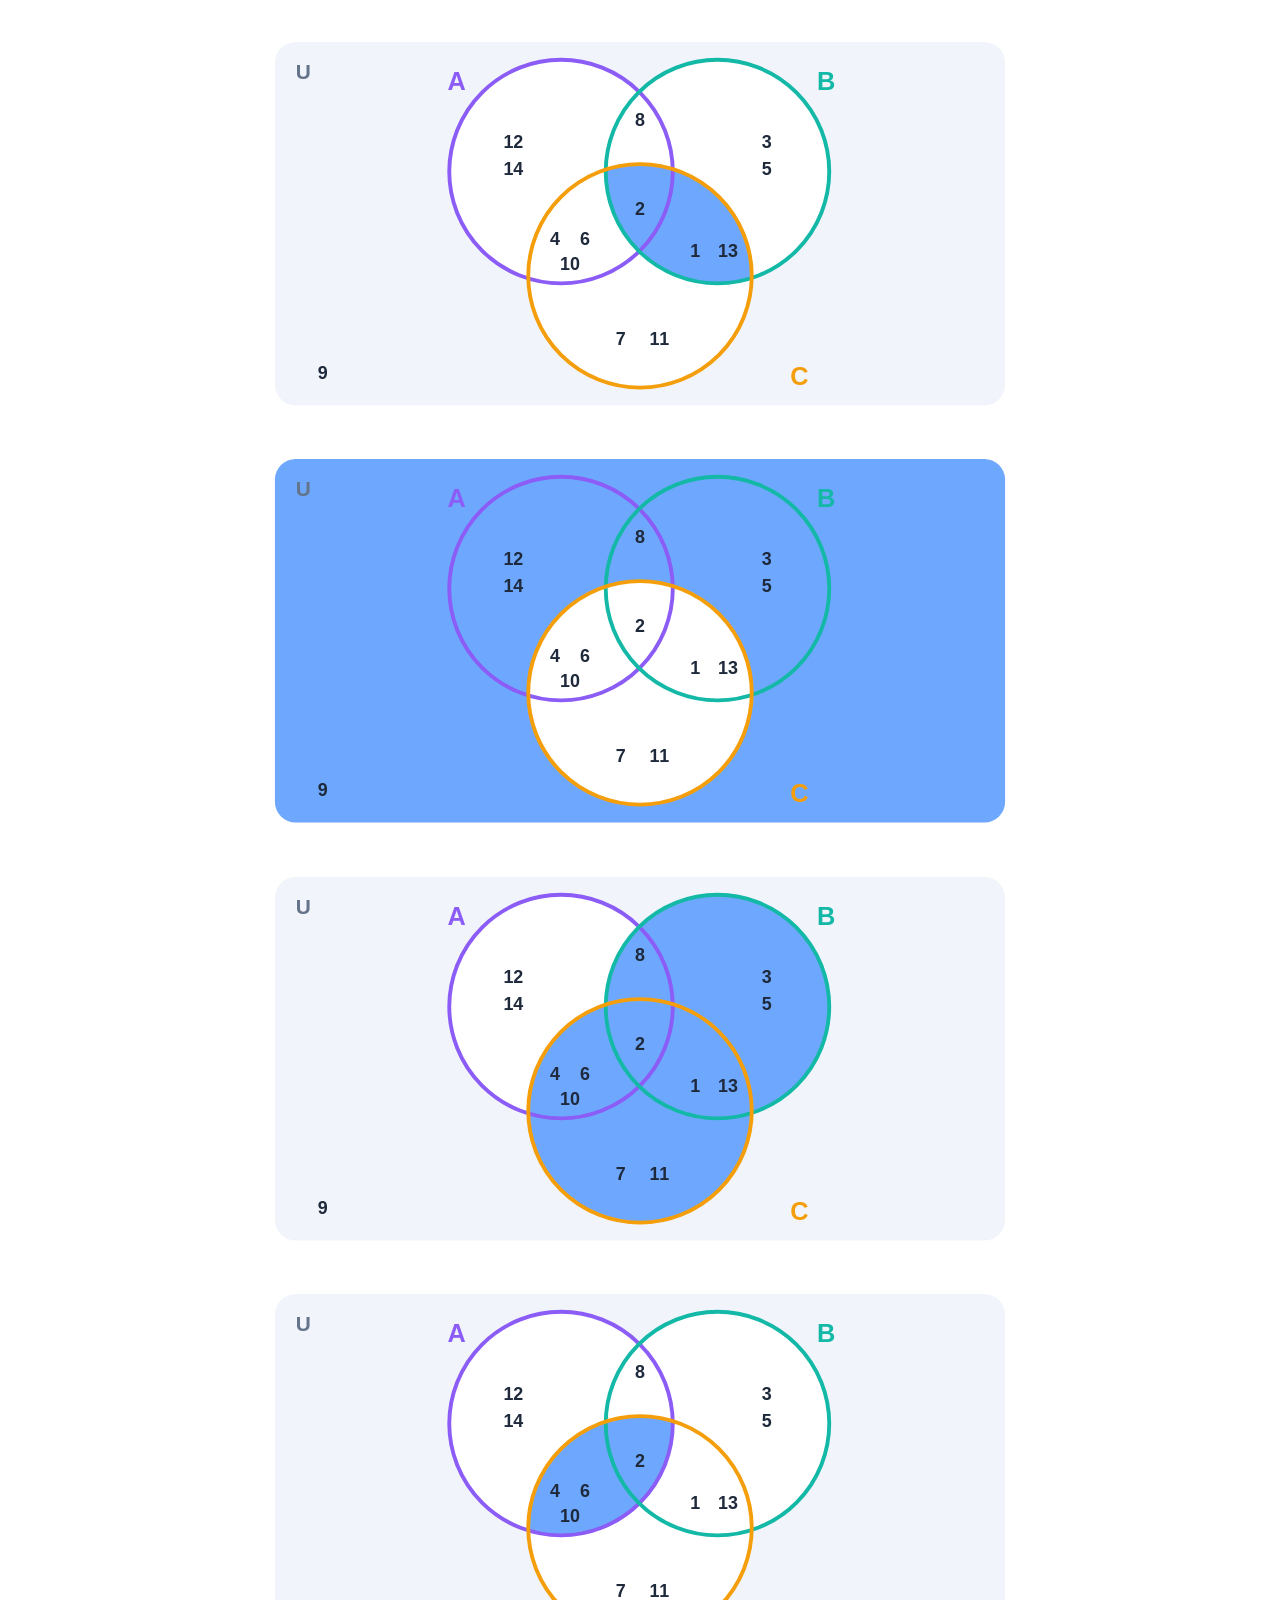
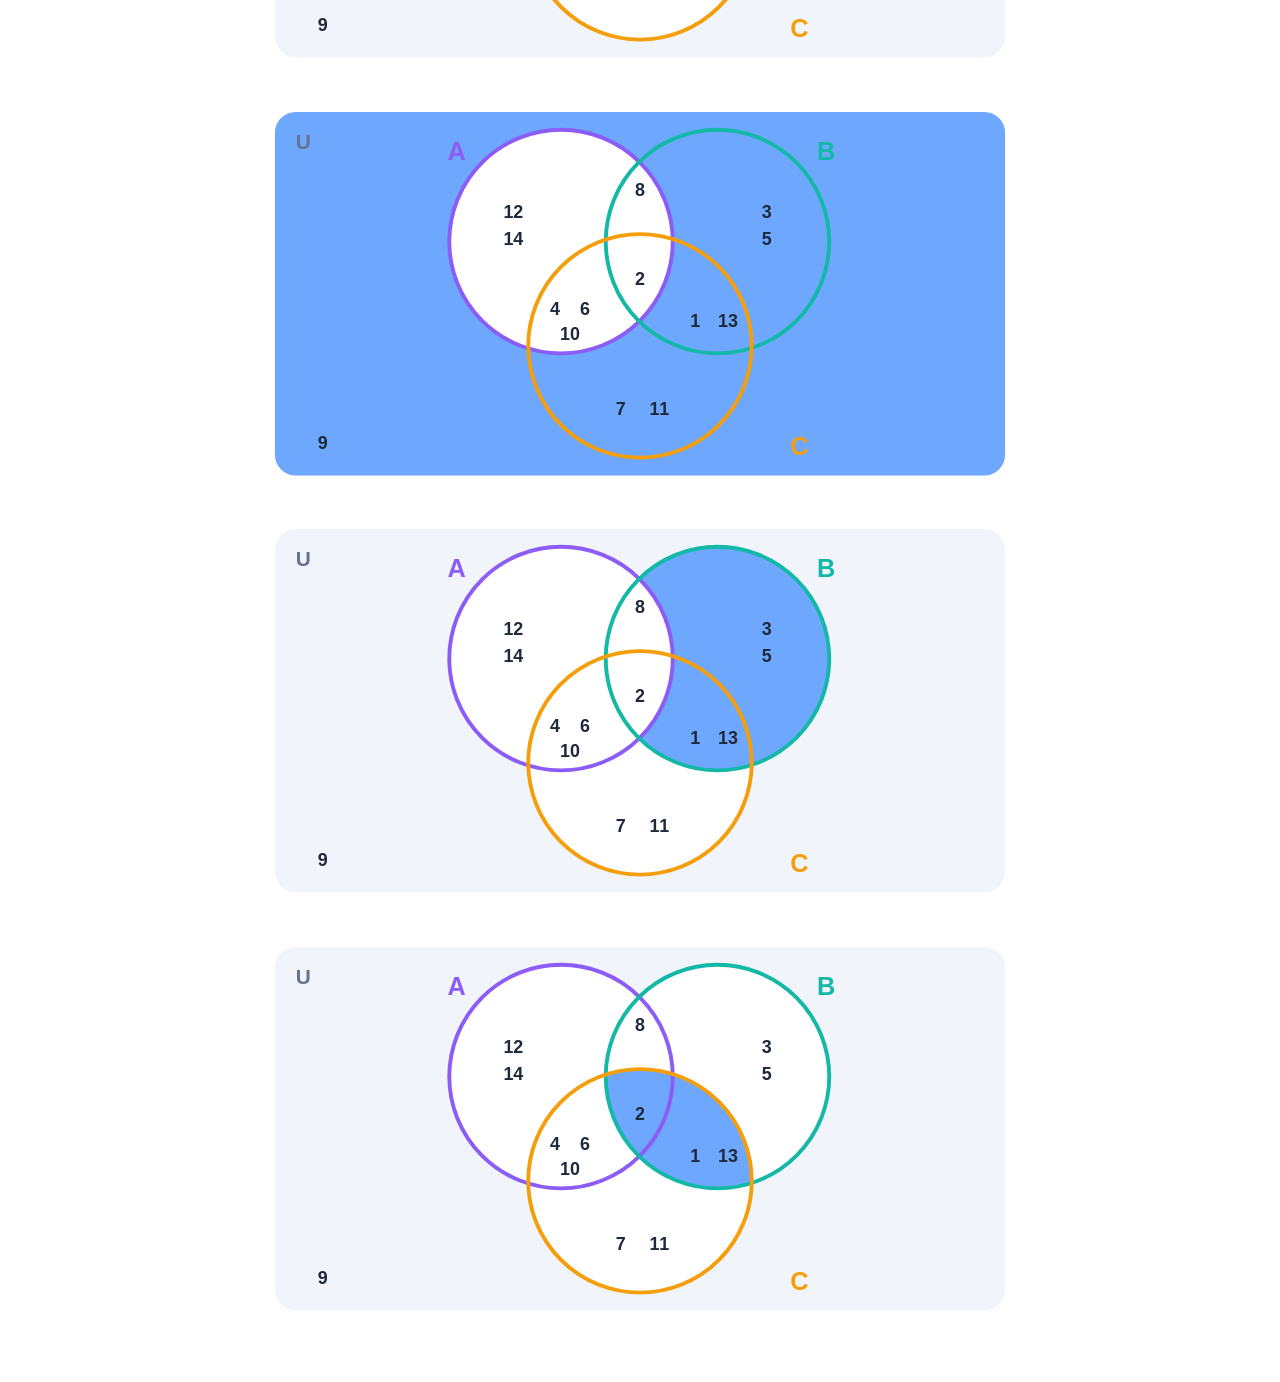
==== HTML, CSS, JavaScript/First Projects/Diagramas de Venn/index.html @ f7f72ff7 "Add files via upload" ====
<!DOCTYPE html>
<html lang="es">
<head>
  <meta charset="UTF-8">
  <meta name="viewport" content="width=device-width, initial-scale=1.0">
  <title>R3. Diagramas de Venn</title>
  <link rel="stylesheet" href="styles.css">
</head>
<body>
  <main class="contenedor-diagramas">
    <section class="inciso" id="inciso-a">
      <figure class="diagrama" id="diagrama-a">
        <svg class="diagrama-venn" viewBox="-70 0 510 260" role="img" aria-labelledby="titulo-a">
          <title id="titulo-a">Diagrama de Venn: B ∩ C</title>
          <defs>
            <clipPath id="recorte-circulo-c-a">
              <circle cx="185" cy="165" r="75" />
            </clipPath>
          </defs>
          <rect class="universo" x="-60" y="8" width="490" height="244" rx="14" />
          <circle class="conjunto conjunto-a-relleno" cx="132" cy="95" r="75" />
          <circle class="conjunto conjunto-b-relleno" cx="237" cy="95" r="75" />
          <circle class="conjunto conjunto-c-relleno" cx="185" cy="165" r="75" />
          <circle class="zona-resaltada" cx="237" cy="95" r="75" clip-path="url(#recorte-circulo-c-a)" />
          <circle class="borde borde-a" cx="132" cy="95" r="75" />
          <circle class="borde borde-b" cx="237" cy="95" r="75" />
          <circle class="borde borde-c" cx="185" cy="165" r="75" />
          <g class="elementos elementos-solo-a">
            <text x="100" y="75" dy=".35em">12</text>
            <text x="100" y="93" dy=".35em">14</text>
          </g>
          <g class="elementos elementos-solo-b">
            <text x="270" y="75" dy=".35em">3</text>
            <text x="270" y="93" dy=".35em">5</text>
          </g>
          <g class="elementos elementos-solo-c">
            <text x="172" y="207" dy=".35em">7</text>
            <text x="198" y="207" dy=".35em">11</text>
          </g>
          <g class="elementos elementos-a-y-b">
            <text x="185" y="60" dy=".35em">8</text>
          </g>
          <g class="elementos elementos-a-y-c">
            <text x="128" y="140" dy=".35em">4</text>
            <text x="148" y="140" dy=".35em">6</text>
            <text x="138" y="157" dy=".35em">10</text>
          </g>
          <g class="elementos elementos-b-y-c">
            <text x="222" y="148" dy=".35em">1</text>
            <text x="244" y="148" dy=".35em">13</text>
          </g>
          <g class="elementos elementos-a-b-c">
            <text x="185" y="120" dy=".35em">2</text>
          </g>
          <g class="elementos elementos-fuera">
            <text x="-28" y="230" dy=".35em">9</text>
          </g>
          <text class="nombre-conjunto nombre-a" x="62" y="34" dy=".35em">A</text>
          <text class="nombre-conjunto nombre-b" x="310" y="34" dy=".35em">B</text>
          <text class="nombre-conjunto nombre-c" x="292" y="232" dy=".35em">C</text>
          <text class="nombre-universo" x="-46" y="28" dy=".35em">U</text>
        </svg>
      </figure>
    </section>
    <section class="inciso" id="inciso-b">
      <figure class="diagrama" id="diagrama-b">
        <svg class="diagrama-venn" viewBox="-70 0 510 260" role="img" aria-labelledby="titulo-b">
          <title id="titulo-b">Diagrama de Venn: C′</title>
          <defs>
            <clipPath id="recorte-circulo-c-b">
              <circle cx="185" cy="165" r="75" />
            </clipPath>
          </defs>
          <rect class="universo" x="-60" y="8" width="490" height="244" rx="14" />
          <circle class="conjunto conjunto-a-relleno" cx="132" cy="95" r="75" />
          <circle class="conjunto conjunto-b-relleno" cx="237" cy="95" r="75" />
          <circle class="conjunto conjunto-c-relleno" cx="185" cy="165" r="75" />
          <rect class="zona-resaltada" x="-60" y="8" width="490" height="244" rx="14" />
          <circle class="conjunto-tapa" cx="185" cy="165" r="75" />
          <circle class="borde borde-a" cx="132" cy="95" r="75" />
          <circle class="borde borde-b" cx="237" cy="95" r="75" />
          <circle class="borde borde-c" cx="185" cy="165" r="75" />
          <g class="elementos elementos-solo-a">
            <text x="100" y="75" dy=".35em">12</text>
            <text x="100" y="93" dy=".35em">14</text>
          </g>
          <g class="elementos elementos-solo-b">
            <text x="270" y="75" dy=".35em">3</text>
            <text x="270" y="93" dy=".35em">5</text>
          </g>
          <g class="elementos elementos-solo-c">
            <text x="172" y="207" dy=".35em">7</text>
            <text x="198" y="207" dy=".35em">11</text>
          </g>
          <g class="elementos elementos-a-y-b">
            <text x="185" y="60" dy=".35em">8</text>
          </g>
          <g class="elementos elementos-a-y-c">
            <text x="128" y="140" dy=".35em">4</text>
            <text x="148" y="140" dy=".35em">6</text>
            <text x="138" y="157" dy=".35em">10</text>
          </g>
          <g class="elementos elementos-b-y-c">
            <text x="222" y="148" dy=".35em">1</text>
            <text x="244" y="148" dy=".35em">13</text>
          </g>
          <g class="elementos elementos-a-b-c">
            <text x="185" y="120" dy=".35em">2</text>
          </g>
          <g class="elementos elementos-fuera">
            <text x="-28" y="230" dy=".35em">9</text>
          </g>
          <text class="nombre-conjunto nombre-a" x="62" y="34" dy=".35em">A</text>
          <text class="nombre-conjunto nombre-b" x="310" y="34" dy=".35em">B</text>
          <text class="nombre-conjunto nombre-c" x="292" y="232" dy=".35em">C</text>
          <text class="nombre-universo" x="-46" y="28" dy=".35em">U</text>
        </svg>
      </figure>
    </section>
    <section class="inciso" id="inciso-c">
      <figure class="diagrama" id="diagrama-c">
        <svg class="diagrama-venn" viewBox="-70 0 510 260" role="img" aria-labelledby="titulo-c">
          <title id="titulo-c">Diagrama de Venn: B ∪ C</title>
          <defs>
            <clipPath id="recorte-circulo-c-c">
              <circle cx="185" cy="165" r="75" />
            </clipPath>
          </defs>
          <rect class="universo" x="-60" y="8" width="490" height="244" rx="14" />
          <circle class="conjunto conjunto-a-relleno" cx="132" cy="95" r="75" />
          <circle class="conjunto conjunto-b-relleno" cx="237" cy="95" r="75" />
          <circle class="conjunto conjunto-c-relleno" cx="185" cy="165" r="75" />
          <circle class="zona-resaltada" cx="237" cy="95" r="75" />
          <circle class="zona-resaltada" cx="185" cy="165" r="75" />
          <circle class="borde borde-a" cx="132" cy="95" r="75" />
          <circle class="borde borde-b" cx="237" cy="95" r="75" />
          <circle class="borde borde-c" cx="185" cy="165" r="75" />
          <g class="elementos elementos-solo-a">
            <text x="100" y="75" dy=".35em">12</text>
            <text x="100" y="93" dy=".35em">14</text>
          </g>
          <g class="elementos elementos-solo-b">
            <text x="270" y="75" dy=".35em">3</text>
            <text x="270" y="93" dy=".35em">5</text>
          </g>
          <g class="elementos elementos-solo-c">
            <text x="172" y="207" dy=".35em">7</text>
            <text x="198" y="207" dy=".35em">11</text>
          </g>
          <g class="elementos elementos-a-y-b">
            <text x="185" y="60" dy=".35em">8</text>
          </g>
          <g class="elementos elementos-a-y-c">
            <text x="128" y="140" dy=".35em">4</text>
            <text x="148" y="140" dy=".35em">6</text>
            <text x="138" y="157" dy=".35em">10</text>
          </g>
          <g class="elementos elementos-b-y-c">
            <text x="222" y="148" dy=".35em">1</text>
            <text x="244" y="148" dy=".35em">13</text>
          </g>
          <g class="elementos elementos-a-b-c">
            <text x="185" y="120" dy=".35em">2</text>
          </g>
          <g class="elementos elementos-fuera">
            <text x="-28" y="230" dy=".35em">9</text>
          </g>
          <text class="nombre-conjunto nombre-a" x="62" y="34" dy=".35em">A</text>
          <text class="nombre-conjunto nombre-b" x="310" y="34" dy=".35em">B</text>
          <text class="nombre-conjunto nombre-c" x="292" y="232" dy=".35em">C</text>
          <text class="nombre-universo" x="-46" y="28" dy=".35em">U</text>
        </svg>
      </figure>
    </section>
    <section class="inciso" id="inciso-d">
      <figure class="diagrama" id="diagrama-d">
        <svg class="diagrama-venn" viewBox="-70 0 510 260" role="img" aria-labelledby="titulo-d">
          <title id="titulo-d">Diagrama de Venn: A ∩ C</title>
          <defs>
            <clipPath id="recorte-circulo-c-d">
              <circle cx="185" cy="165" r="75" />
            </clipPath>
          </defs>
          <rect class="universo" x="-60" y="8" width="490" height="244" rx="14" />
          <circle class="conjunto conjunto-a-relleno" cx="132" cy="95" r="75" />
          <circle class="conjunto conjunto-b-relleno" cx="237" cy="95" r="75" />
          <circle class="conjunto conjunto-c-relleno" cx="185" cy="165" r="75" />
          <circle class="zona-resaltada" cx="132" cy="95" r="75" clip-path="url(#recorte-circulo-c-d)" />
          <circle class="borde borde-a" cx="132" cy="95" r="75" />
          <circle class="borde borde-b" cx="237" cy="95" r="75" />
          <circle class="borde borde-c" cx="185" cy="165" r="75" />
          <g class="elementos elementos-solo-a">
            <text x="100" y="75" dy=".35em">12</text>
            <text x="100" y="93" dy=".35em">14</text>
          </g>
          <g class="elementos elementos-solo-b">
            <text x="270" y="75" dy=".35em">3</text>
            <text x="270" y="93" dy=".35em">5</text>
          </g>
          <g class="elementos elementos-solo-c">
            <text x="172" y="207" dy=".35em">7</text>
            <text x="198" y="207" dy=".35em">11</text>
          </g>
          <g class="elementos elementos-a-y-b">
            <text x="185" y="60" dy=".35em">8</text>
          </g>
          <g class="elementos elementos-a-y-c">
            <text x="128" y="140" dy=".35em">4</text>
            <text x="148" y="140" dy=".35em">6</text>
            <text x="138" y="157" dy=".35em">10</text>
          </g>
          <g class="elementos elementos-b-y-c">
            <text x="222" y="148" dy=".35em">1</text>
            <text x="244" y="148" dy=".35em">13</text>
          </g>
          <g class="elementos elementos-a-b-c">
            <text x="185" y="120" dy=".35em">2</text>
          </g>
          <g class="elementos elementos-fuera">
            <text x="-28" y="230" dy=".35em">9</text>
          </g>
          <text class="nombre-conjunto nombre-a" x="62" y="34" dy=".35em">A</text>
          <text class="nombre-conjunto nombre-b" x="310" y="34" dy=".35em">B</text>
          <text class="nombre-conjunto nombre-c" x="292" y="232" dy=".35em">C</text>
          <text class="nombre-universo" x="-46" y="28" dy=".35em">U</text>
        </svg>
      </figure>
    </section>
    <section class="inciso" id="inciso-e">
      <figure class="diagrama" id="diagrama-e">
        <svg class="diagrama-venn" viewBox="-70 0 510 260" role="img" aria-labelledby="titulo-e">
          <title id="titulo-e">Diagrama de Venn: A′</title>
          <defs>
            <clipPath id="recorte-circulo-c-e">
              <circle cx="185" cy="165" r="75" />
            </clipPath>
          </defs>
          <rect class="universo" x="-60" y="8" width="490" height="244" rx="14" />
          <circle class="conjunto conjunto-a-relleno" cx="132" cy="95" r="75" />
          <circle class="conjunto conjunto-b-relleno" cx="237" cy="95" r="75" />
          <circle class="conjunto conjunto-c-relleno" cx="185" cy="165" r="75" />
          <rect class="zona-resaltada" x="-60" y="8" width="490" height="244" rx="14" />
          <circle class="conjunto-tapa" cx="132" cy="95" r="75" />
          <circle class="borde borde-a" cx="132" cy="95" r="75" />
          <circle class="borde borde-b" cx="237" cy="95" r="75" />
          <circle class="borde borde-c" cx="185" cy="165" r="75" />
          <g class="elementos elementos-solo-a">
            <text x="100" y="75" dy=".35em">12</text>
            <text x="100" y="93" dy=".35em">14</text>
          </g>
          <g class="elementos elementos-solo-b">
            <text x="270" y="75" dy=".35em">3</text>
            <text x="270" y="93" dy=".35em">5</text>
          </g>
          <g class="elementos elementos-solo-c">
            <text x="172" y="207" dy=".35em">7</text>
            <text x="198" y="207" dy=".35em">11</text>
          </g>
          <g class="elementos elementos-a-y-b">
            <text x="185" y="60" dy=".35em">8</text>
          </g>
          <g class="elementos elementos-a-y-c">
            <text x="128" y="140" dy=".35em">4</text>
            <text x="148" y="140" dy=".35em">6</text>
            <text x="138" y="157" dy=".35em">10</text>
          </g>
          <g class="elementos elementos-b-y-c">
            <text x="222" y="148" dy=".35em">1</text>
            <text x="244" y="148" dy=".35em">13</text>
          </g>
          <g class="elementos elementos-a-b-c">
            <text x="185" y="120" dy=".35em">2</text>
          </g>
          <g class="elementos elementos-fuera">
            <text x="-28" y="230" dy=".35em">9</text>
          </g>
          <text class="nombre-conjunto nombre-a" x="62" y="34" dy=".35em">A</text>
          <text class="nombre-conjunto nombre-b" x="310" y="34" dy=".35em">B</text>
          <text class="nombre-conjunto nombre-c" x="292" y="232" dy=".35em">C</text>
          <text class="nombre-universo" x="-46" y="28" dy=".35em">U</text>
        </svg>
      </figure>
    </section>
    <section class="inciso" id="inciso-f">
      <figure class="diagrama" id="diagrama-f">
        <svg class="diagrama-venn" viewBox="-70 0 510 260" role="img" aria-labelledby="titulo-f">
          <title id="titulo-f">Diagrama de Venn: B − A</title>
          <defs>
            <clipPath id="recorte-circulo-c-f">
              <circle cx="185" cy="165" r="75" />
            </clipPath>
          </defs>
          <rect class="universo" x="-60" y="8" width="490" height="244" rx="14" />
          <circle class="conjunto conjunto-a-relleno" cx="132" cy="95" r="75" />
          <circle class="conjunto conjunto-b-relleno" cx="237" cy="95" r="75" />
          <circle class="conjunto conjunto-c-relleno" cx="185" cy="165" r="75" />
          <circle class="zona-resaltada" cx="237" cy="95" r="75" />
          <circle class="conjunto-tapa" cx="132" cy="95" r="75" />
          <circle class="borde borde-a" cx="132" cy="95" r="75" />
          <circle class="borde borde-b" cx="237" cy="95" r="75" />
          <circle class="borde borde-c" cx="185" cy="165" r="75" />
          <g class="elementos elementos-solo-a">
            <text x="100" y="75" dy=".35em">12</text>
            <text x="100" y="93" dy=".35em">14</text>
          </g>
          <g class="elementos elementos-solo-b">
            <text x="270" y="75" dy=".35em">3</text>
            <text x="270" y="93" dy=".35em">5</text>
          </g>
          <g class="elementos elementos-solo-c">
            <text x="172" y="207" dy=".35em">7</text>
            <text x="198" y="207" dy=".35em">11</text>
          </g>
          <g class="elementos elementos-a-y-b">
            <text x="185" y="60" dy=".35em">8</text>
          </g>
          <g class="elementos elementos-a-y-c">
            <text x="128" y="140" dy=".35em">4</text>
            <text x="148" y="140" dy=".35em">6</text>
            <text x="138" y="157" dy=".35em">10</text>
          </g>
          <g class="elementos elementos-b-y-c">
            <text x="222" y="148" dy=".35em">1</text>
            <text x="244" y="148" dy=".35em">13</text>
          </g>
          <g class="elementos elementos-a-b-c">
            <text x="185" y="120" dy=".35em">2</text>
          </g>
          <g class="elementos elementos-fuera">
            <text x="-28" y="230" dy=".35em">9</text>
          </g>
          <text class="nombre-conjunto nombre-a" x="62" y="34" dy=".35em">A</text>
          <text class="nombre-conjunto nombre-b" x="310" y="34" dy=".35em">B</text>
          <text class="nombre-conjunto nombre-c" x="292" y="232" dy=".35em">C</text>
          <text class="nombre-universo" x="-46" y="28" dy=".35em">U</text>
        </svg>
      </figure>
    </section>
    <section class="inciso" id="inciso-g">
      <figure class="diagrama" id="diagrama-g">
        <svg class="diagrama-venn" viewBox="-70 0 510 260" role="img" aria-labelledby="titulo-g">
          <title id="titulo-g">Diagrama de Venn: C − B′</title>
          <defs>
            <clipPath id="recorte-circulo-c-g">
              <circle cx="185" cy="165" r="75" />
            </clipPath>
          </defs>
          <rect class="universo" x="-60" y="8" width="490" height="244" rx="14" />
          <circle class="conjunto conjunto-a-relleno" cx="132" cy="95" r="75" />
          <circle class="conjunto conjunto-b-relleno" cx="237" cy="95" r="75" />
          <circle class="conjunto conjunto-c-relleno" cx="185" cy="165" r="75" />
          <circle class="zona-resaltada" cx="237" cy="95" r="75" clip-path="url(#recorte-circulo-c-g)" />
          <circle class="borde borde-a" cx="132" cy="95" r="75" />
          <circle class="borde borde-b" cx="237" cy="95" r="75" />
          <circle class="borde borde-c" cx="185" cy="165" r="75" />
          <g class="elementos elementos-solo-a">
            <text x="100" y="75" dy=".35em">12</text>
            <text x="100" y="93" dy=".35em">14</text>
          </g>
          <g class="elementos elementos-solo-b">
            <text x="270" y="75" dy=".35em">3</text>
            <text x="270" y="93" dy=".35em">5</text>
          </g>
          <g class="elementos elementos-solo-c">
            <text x="172" y="207" dy=".35em">7</text>
            <text x="198" y="207" dy=".35em">11</text>
          </g>
          <g class="elementos elementos-a-y-b">
            <text x="185" y="60" dy=".35em">8</text>
          </g>
          <g class="elementos elementos-a-y-c">
            <text x="128" y="140" dy=".35em">4</text>
            <text x="148" y="140" dy=".35em">6</text>
            <text x="138" y="157" dy=".35em">10</text>
          </g>
          <g class="elementos elementos-b-y-c">
            <text x="222" y="148" dy=".35em">1</text>
            <text x="244" y="148" dy=".35em">13</text>
          </g>
          <g class="elementos elementos-a-b-c">
            <text x="185" y="120" dy=".35em">2</text>
          </g>
          <g class="elementos elementos-fuera">
            <text x="-28" y="230" dy=".35em">9</text>
          </g>
          <text class="nombre-conjunto nombre-a" x="62" y="34" dy=".35em">A</text>
          <text class="nombre-conjunto nombre-b" x="310" y="34" dy=".35em">B</text>
          <text class="nombre-conjunto nombre-c" x="292" y="232" dy=".35em">C</text>
          <text class="nombre-universo" x="-46" y="28" dy=".35em">U</text>
        </svg>
      </figure>
    </section>
  </main>
</body>
</html>
---- HTML, CSS, JavaScript/First Projects/Diagramas de Venn/styles.css ----
body {
  margin: 0;
  background-color: white;
  font-family: "Segoe UI", Arial, sans-serif;
}

.contenedor-diagramas {
  width: 90%;
  max-width: 760px;
  margin: 0 auto;
  padding: 30px 0;
}

.inciso {
  margin-bottom: 30px;
}

.diagrama {
  margin: 0;
}

.diagrama-venn {
  display: block;
  width: 100%;
  height: auto;
}

/* Fondo y formas */

.universo {
  fill: #f1f5fb;
}

.conjunto {
  fill: white;
}

.conjunto-tapa {
  fill: white;
}

.zona-resaltada {
  fill: #6ea8fe;
}

.borde {
  fill: none;
  stroke-width: 2.6;
}

.borde-a {
  stroke: #8b5cf6;
}

.borde-b {
  stroke: #14b8a6;
}

.borde-c {
  stroke: #f59e0b;
}

/* Textos */

.elementos text {
  font-size: 12px;
  font-weight: bold;
  fill: #1e293b;
  text-anchor: middle;
}

.nombre-conjunto {
  font-size: 17px;
  font-weight: bold;
  text-anchor: middle;
}

.nombre-a {
  fill: #8b5cf6;
}

.nombre-b {
  fill: #14b8a6;
}

.nombre-c {
  fill: #f59e0b;
}

.nombre-universo {
  font-size: 14px;
  font-weight: bold;
  fill: #64748b;
}
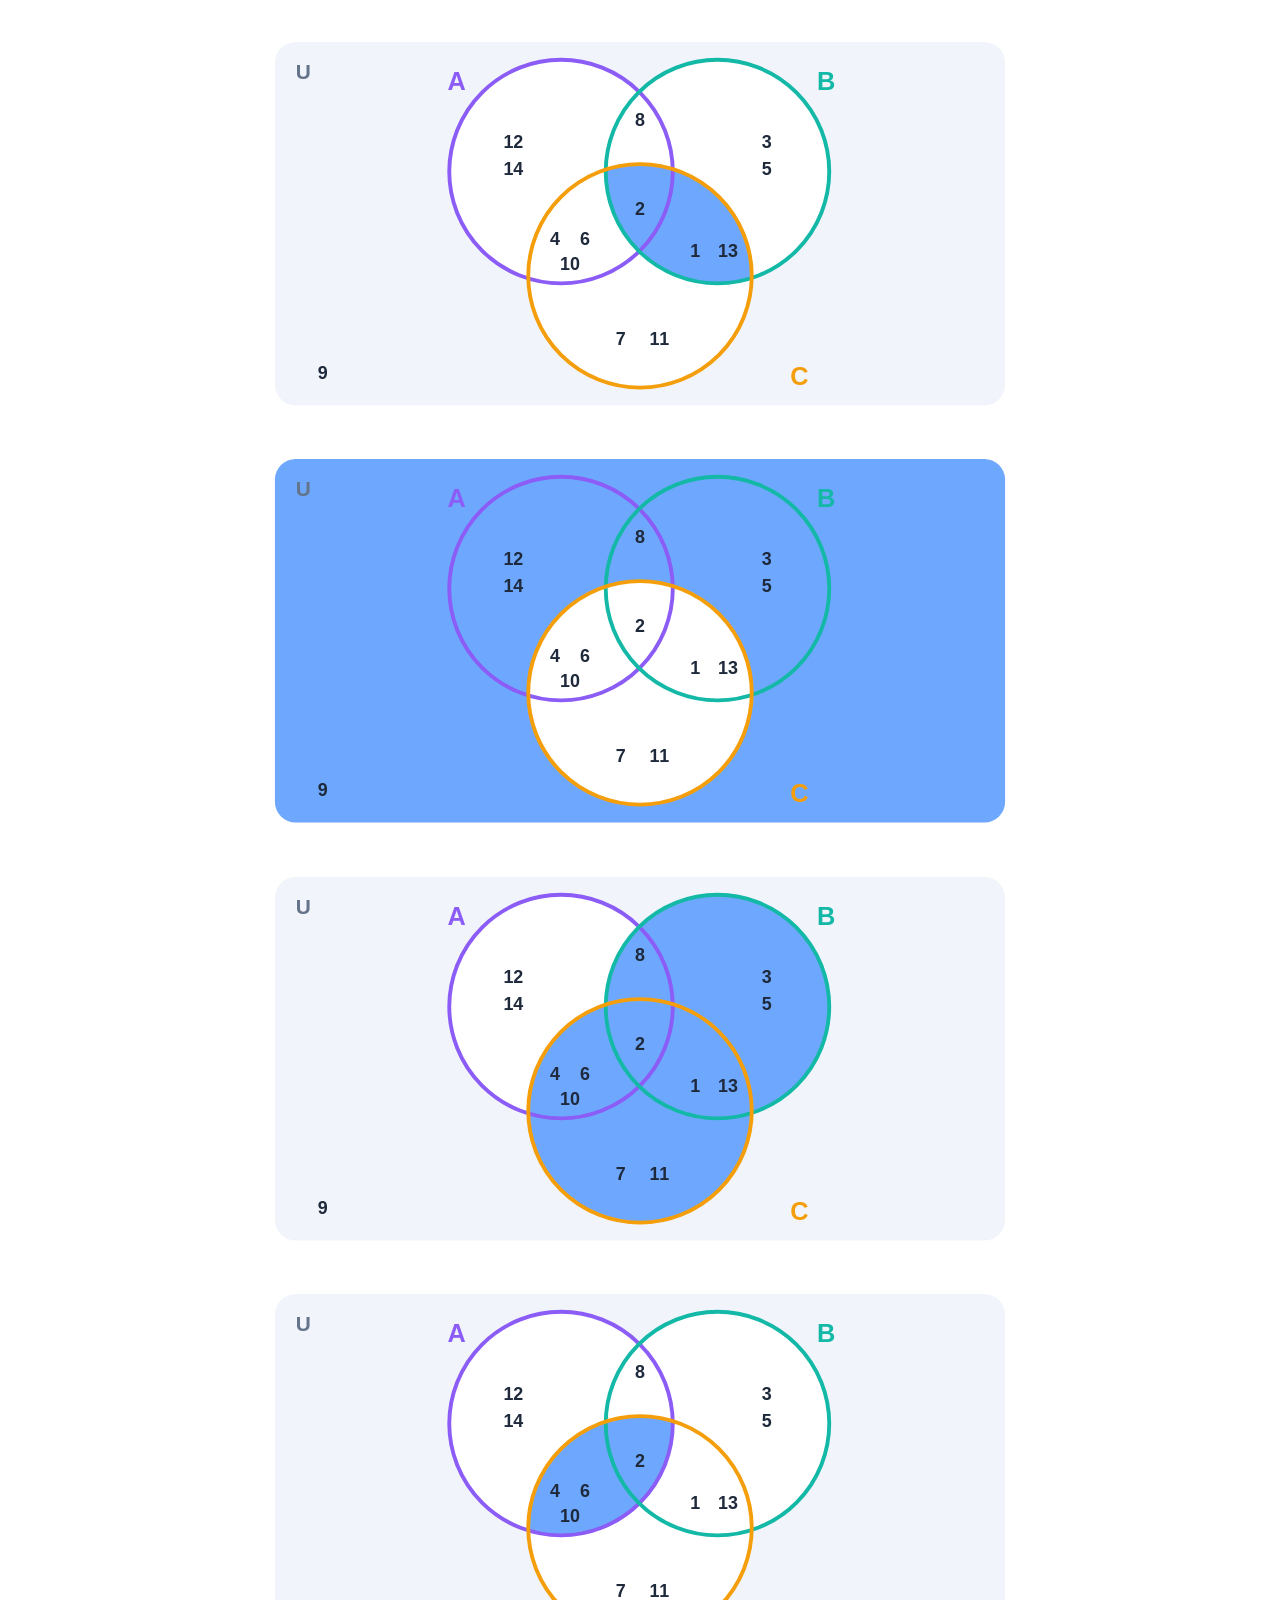
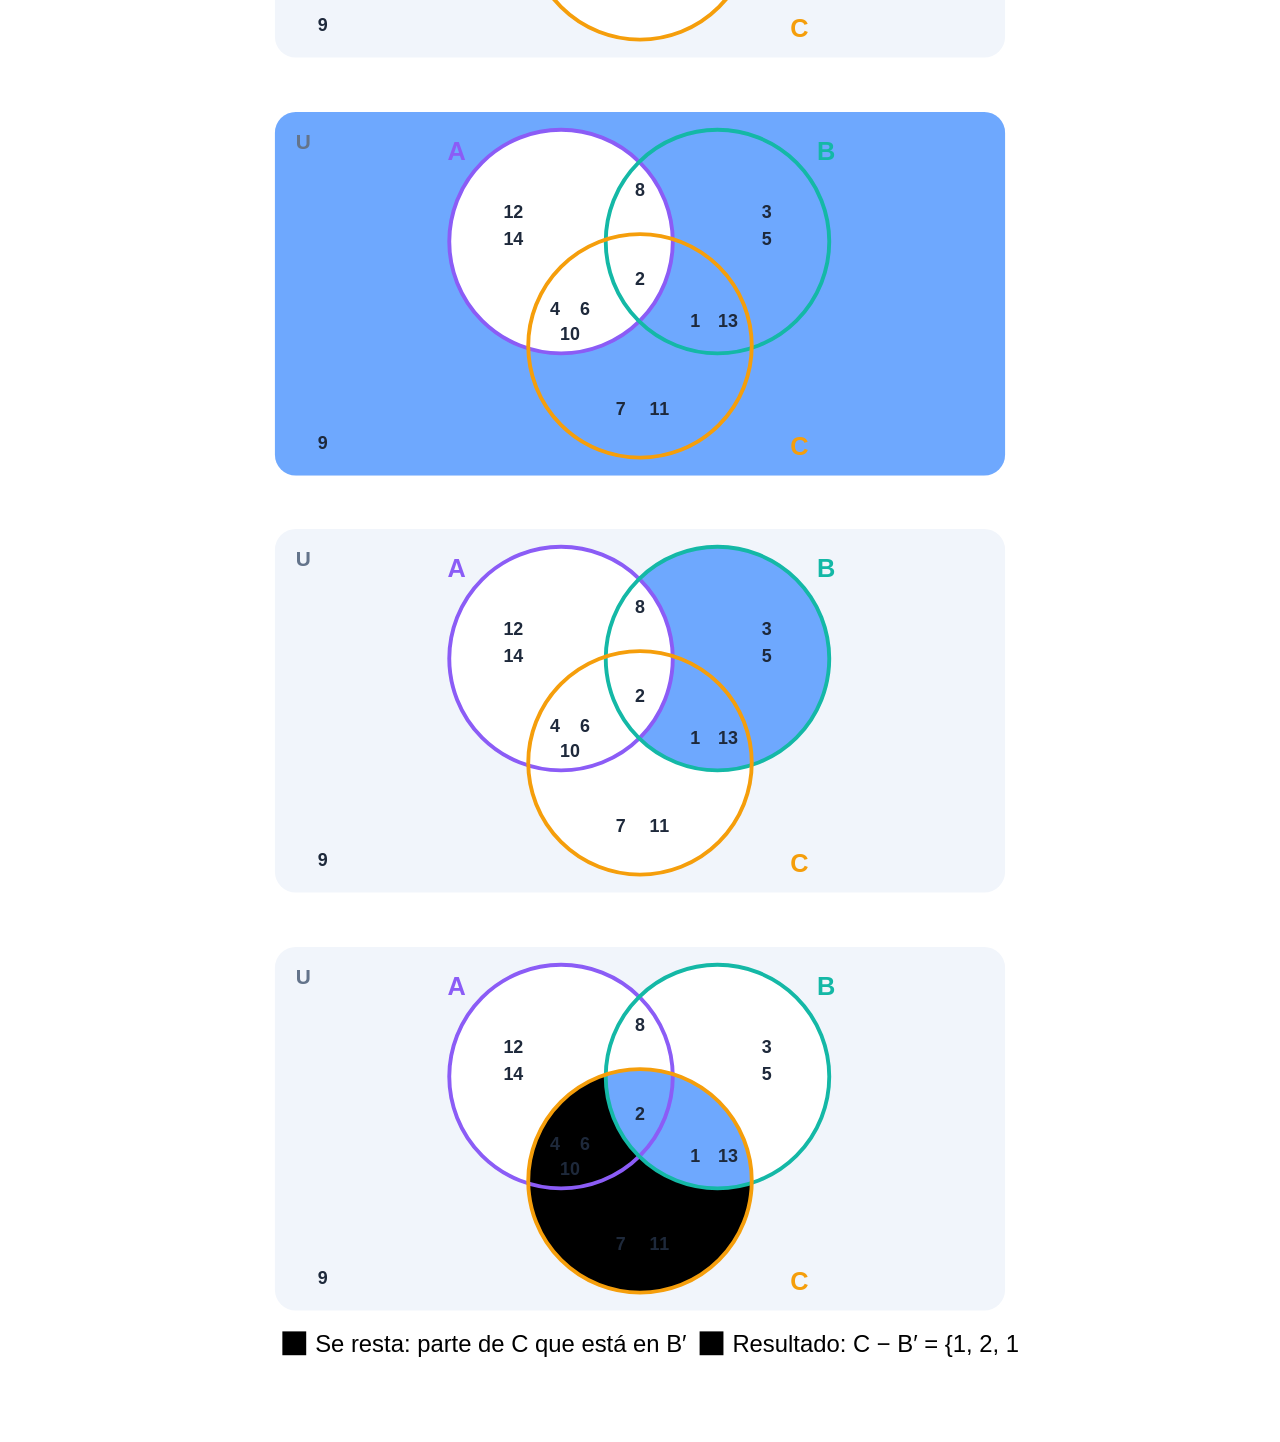
==== commit d203511a: "Update print statement from 'Hello' to 'Goodbye'" ====
--- a/HTML, CSS, JavaScript/First Projects/Diagramas de Venn/index.html
+++ b/HTML, CSS, JavaScript/First Projects/Diagramas de Venn/index.html
@@ -1,395 +1,409 @@
 <!DOCTYPE html>
 <html lang="es">
-<head>
-  <meta charset="UTF-8">
-  <meta name="viewport" content="width=device-width, initial-scale=1.0">
-  <title>R3. Diagramas de Venn</title>
-  <link rel="stylesheet" href="styles.css">
-</head>
-<body>
-  <main class="contenedor-diagramas">
-    <section class="inciso" id="inciso-a">
-      <figure class="diagrama" id="diagrama-a">
-        <svg class="diagrama-venn" viewBox="-70 0 510 260" role="img" aria-labelledby="titulo-a">
-          <title id="titulo-a">Diagrama de Venn: B ∩ C</title>
-          <defs>
-            <clipPath id="recorte-circulo-c-a">
-              <circle cx="185" cy="165" r="75" />
-            </clipPath>
-          </defs>
-          <rect class="universo" x="-60" y="8" width="490" height="244" rx="14" />
-          <circle class="conjunto conjunto-a-relleno" cx="132" cy="95" r="75" />
-          <circle class="conjunto conjunto-b-relleno" cx="237" cy="95" r="75" />
-          <circle class="conjunto conjunto-c-relleno" cx="185" cy="165" r="75" />
-          <circle class="zona-resaltada" cx="237" cy="95" r="75" clip-path="url(#recorte-circulo-c-a)" />
-          <circle class="borde borde-a" cx="132" cy="95" r="75" />
-          <circle class="borde borde-b" cx="237" cy="95" r="75" />
-          <circle class="borde borde-c" cx="185" cy="165" r="75" />
-          <g class="elementos elementos-solo-a">
-            <text x="100" y="75" dy=".35em">12</text>
-            <text x="100" y="93" dy=".35em">14</text>
-          </g>
-          <g class="elementos elementos-solo-b">
-            <text x="270" y="75" dy=".35em">3</text>
-            <text x="270" y="93" dy=".35em">5</text>
-          </g>
-          <g class="elementos elementos-solo-c">
-            <text x="172" y="207" dy=".35em">7</text>
-            <text x="198" y="207" dy=".35em">11</text>
-          </g>
-          <g class="elementos elementos-a-y-b">
-            <text x="185" y="60" dy=".35em">8</text>
-          </g>
-          <g class="elementos elementos-a-y-c">
-            <text x="128" y="140" dy=".35em">4</text>
-            <text x="148" y="140" dy=".35em">6</text>
-            <text x="138" y="157" dy=".35em">10</text>
-          </g>
-          <g class="elementos elementos-b-y-c">
-            <text x="222" y="148" dy=".35em">1</text>
-            <text x="244" y="148" dy=".35em">13</text>
-          </g>
-          <g class="elementos elementos-a-b-c">
-            <text x="185" y="120" dy=".35em">2</text>
-          </g>
-          <g class="elementos elementos-fuera">
-            <text x="-28" y="230" dy=".35em">9</text>
-          </g>
-          <text class="nombre-conjunto nombre-a" x="62" y="34" dy=".35em">A</text>
-          <text class="nombre-conjunto nombre-b" x="310" y="34" dy=".35em">B</text>
-          <text class="nombre-conjunto nombre-c" x="292" y="232" dy=".35em">C</text>
-          <text class="nombre-universo" x="-46" y="28" dy=".35em">U</text>
-        </svg>
-      </figure>
-    </section>
-    <section class="inciso" id="inciso-b">
-      <figure class="diagrama" id="diagrama-b">
-        <svg class="diagrama-venn" viewBox="-70 0 510 260" role="img" aria-labelledby="titulo-b">
-          <title id="titulo-b">Diagrama de Venn: C′</title>
-          <defs>
-            <clipPath id="recorte-circulo-c-b">
-              <circle cx="185" cy="165" r="75" />
-            </clipPath>
-          </defs>
-          <rect class="universo" x="-60" y="8" width="490" height="244" rx="14" />
-          <circle class="conjunto conjunto-a-relleno" cx="132" cy="95" r="75" />
-          <circle class="conjunto conjunto-b-relleno" cx="237" cy="95" r="75" />
-          <circle class="conjunto conjunto-c-relleno" cx="185" cy="165" r="75" />
-          <rect class="zona-resaltada" x="-60" y="8" width="490" height="244" rx="14" />
-          <circle class="conjunto-tapa" cx="185" cy="165" r="75" />
-          <circle class="borde borde-a" cx="132" cy="95" r="75" />
-          <circle class="borde borde-b" cx="237" cy="95" r="75" />
-          <circle class="borde borde-c" cx="185" cy="165" r="75" />
-          <g class="elementos elementos-solo-a">
-            <text x="100" y="75" dy=".35em">12</text>
-            <text x="100" y="93" dy=".35em">14</text>
-          </g>
-          <g class="elementos elementos-solo-b">
-            <text x="270" y="75" dy=".35em">3</text>
-            <text x="270" y="93" dy=".35em">5</text>
-          </g>
-          <g class="elementos elementos-solo-c">
-            <text x="172" y="207" dy=".35em">7</text>
-            <text x="198" y="207" dy=".35em">11</text>
-          </g>
-          <g class="elementos elementos-a-y-b">
-            <text x="185" y="60" dy=".35em">8</text>
-          </g>
-          <g class="elementos elementos-a-y-c">
-            <text x="128" y="140" dy=".35em">4</text>
-            <text x="148" y="140" dy=".35em">6</text>
-            <text x="138" y="157" dy=".35em">10</text>
-          </g>
-          <g class="elementos elementos-b-y-c">
-            <text x="222" y="148" dy=".35em">1</text>
-            <text x="244" y="148" dy=".35em">13</text>
-          </g>
-          <g class="elementos elementos-a-b-c">
-            <text x="185" y="120" dy=".35em">2</text>
-          </g>
-          <g class="elementos elementos-fuera">
-            <text x="-28" y="230" dy=".35em">9</text>
-          </g>
-          <text class="nombre-conjunto nombre-a" x="62" y="34" dy=".35em">A</text>
-          <text class="nombre-conjunto nombre-b" x="310" y="34" dy=".35em">B</text>
-          <text class="nombre-conjunto nombre-c" x="292" y="232" dy=".35em">C</text>
-          <text class="nombre-universo" x="-46" y="28" dy=".35em">U</text>
-        </svg>
-      </figure>
-    </section>
-    <section class="inciso" id="inciso-c">
-      <figure class="diagrama" id="diagrama-c">
-        <svg class="diagrama-venn" viewBox="-70 0 510 260" role="img" aria-labelledby="titulo-c">
-          <title id="titulo-c">Diagrama de Venn: B ∪ C</title>
-          <defs>
-            <clipPath id="recorte-circulo-c-c">
-              <circle cx="185" cy="165" r="75" />
-            </clipPath>
-          </defs>
-          <rect class="universo" x="-60" y="8" width="490" height="244" rx="14" />
-          <circle class="conjunto conjunto-a-relleno" cx="132" cy="95" r="75" />
-          <circle class="conjunto conjunto-b-relleno" cx="237" cy="95" r="75" />
-          <circle class="conjunto conjunto-c-relleno" cx="185" cy="165" r="75" />
-          <circle class="zona-resaltada" cx="237" cy="95" r="75" />
-          <circle class="zona-resaltada" cx="185" cy="165" r="75" />
-          <circle class="borde borde-a" cx="132" cy="95" r="75" />
-          <circle class="borde borde-b" cx="237" cy="95" r="75" />
-          <circle class="borde borde-c" cx="185" cy="165" r="75" />
-          <g class="elementos elementos-solo-a">
-            <text x="100" y="75" dy=".35em">12</text>
-            <text x="100" y="93" dy=".35em">14</text>
-          </g>
-          <g class="elementos elementos-solo-b">
-            <text x="270" y="75" dy=".35em">3</text>
-            <text x="270" y="93" dy=".35em">5</text>
-          </g>
-          <g class="elementos elementos-solo-c">
-            <text x="172" y="207" dy=".35em">7</text>
-            <text x="198" y="207" dy=".35em">11</text>
-          </g>
-          <g class="elementos elementos-a-y-b">
-            <text x="185" y="60" dy=".35em">8</text>
-          </g>
-          <g class="elementos elementos-a-y-c">
-            <text x="128" y="140" dy=".35em">4</text>
-            <text x="148" y="140" dy=".35em">6</text>
-            <text x="138" y="157" dy=".35em">10</text>
-          </g>
-          <g class="elementos elementos-b-y-c">
-            <text x="222" y="148" dy=".35em">1</text>
-            <text x="244" y="148" dy=".35em">13</text>
-          </g>
-          <g class="elementos elementos-a-b-c">
-            <text x="185" y="120" dy=".35em">2</text>
-          </g>
-          <g class="elementos elementos-fuera">
-            <text x="-28" y="230" dy=".35em">9</text>
-          </g>
-          <text class="nombre-conjunto nombre-a" x="62" y="34" dy=".35em">A</text>
-          <text class="nombre-conjunto nombre-b" x="310" y="34" dy=".35em">B</text>
-          <text class="nombre-conjunto nombre-c" x="292" y="232" dy=".35em">C</text>
-          <text class="nombre-universo" x="-46" y="28" dy=".35em">U</text>
-        </svg>
-      </figure>
-    </section>
-    <section class="inciso" id="inciso-d">
-      <figure class="diagrama" id="diagrama-d">
-        <svg class="diagrama-venn" viewBox="-70 0 510 260" role="img" aria-labelledby="titulo-d">
-          <title id="titulo-d">Diagrama de Venn: A ∩ C</title>
-          <defs>
-            <clipPath id="recorte-circulo-c-d">
-              <circle cx="185" cy="165" r="75" />
-            </clipPath>
-          </defs>
-          <rect class="universo" x="-60" y="8" width="490" height="244" rx="14" />
-          <circle class="conjunto conjunto-a-relleno" cx="132" cy="95" r="75" />
-          <circle class="conjunto conjunto-b-relleno" cx="237" cy="95" r="75" />
-          <circle class="conjunto conjunto-c-relleno" cx="185" cy="165" r="75" />
-          <circle class="zona-resaltada" cx="132" cy="95" r="75" clip-path="url(#recorte-circulo-c-d)" />
-          <circle class="borde borde-a" cx="132" cy="95" r="75" />
-          <circle class="borde borde-b" cx="237" cy="95" r="75" />
-          <circle class="borde borde-c" cx="185" cy="165" r="75" />
-          <g class="elementos elementos-solo-a">
-            <text x="100" y="75" dy=".35em">12</text>
-            <text x="100" y="93" dy=".35em">14</text>
-          </g>
-          <g class="elementos elementos-solo-b">
-            <text x="270" y="75" dy=".35em">3</text>
-            <text x="270" y="93" dy=".35em">5</text>
-          </g>
-          <g class="elementos elementos-solo-c">
-            <text x="172" y="207" dy=".35em">7</text>
-            <text x="198" y="207" dy=".35em">11</text>
-          </g>
-          <g class="elementos elementos-a-y-b">
-            <text x="185" y="60" dy=".35em">8</text>
-          </g>
-          <g class="elementos elementos-a-y-c">
-            <text x="128" y="140" dy=".35em">4</text>
-            <text x="148" y="140" dy=".35em">6</text>
-            <text x="138" y="157" dy=".35em">10</text>
-          </g>
-          <g class="elementos elementos-b-y-c">
-            <text x="222" y="148" dy=".35em">1</text>
-            <text x="244" y="148" dy=".35em">13</text>
-          </g>
-          <g class="elementos elementos-a-b-c">
-            <text x="185" y="120" dy=".35em">2</text>
-          </g>
-          <g class="elementos elementos-fuera">
-            <text x="-28" y="230" dy=".35em">9</text>
-          </g>
-          <text class="nombre-conjunto nombre-a" x="62" y="34" dy=".35em">A</text>
-          <text class="nombre-conjunto nombre-b" x="310" y="34" dy=".35em">B</text>
-          <text class="nombre-conjunto nombre-c" x="292" y="232" dy=".35em">C</text>
-          <text class="nombre-universo" x="-46" y="28" dy=".35em">U</text>
-        </svg>
-      </figure>
-    </section>
-    <section class="inciso" id="inciso-e">
-      <figure class="diagrama" id="diagrama-e">
-        <svg class="diagrama-venn" viewBox="-70 0 510 260" role="img" aria-labelledby="titulo-e">
-          <title id="titulo-e">Diagrama de Venn: A′</title>
-          <defs>
-            <clipPath id="recorte-circulo-c-e">
-              <circle cx="185" cy="165" r="75" />
-            </clipPath>
-          </defs>
-          <rect class="universo" x="-60" y="8" width="490" height="244" rx="14" />
-          <circle class="conjunto conjunto-a-relleno" cx="132" cy="95" r="75" />
-          <circle class="conjunto conjunto-b-relleno" cx="237" cy="95" r="75" />
-          <circle class="conjunto conjunto-c-relleno" cx="185" cy="165" r="75" />
-          <rect class="zona-resaltada" x="-60" y="8" width="490" height="244" rx="14" />
-          <circle class="conjunto-tapa" cx="132" cy="95" r="75" />
-          <circle class="borde borde-a" cx="132" cy="95" r="75" />
-          <circle class="borde borde-b" cx="237" cy="95" r="75" />
-          <circle class="borde borde-c" cx="185" cy="165" r="75" />
-          <g class="elementos elementos-solo-a">
-            <text x="100" y="75" dy=".35em">12</text>
-            <text x="100" y="93" dy=".35em">14</text>
-          </g>
-          <g class="elementos elementos-solo-b">
-            <text x="270" y="75" dy=".35em">3</text>
-            <text x="270" y="93" dy=".35em">5</text>
-          </g>
-          <g class="elementos elementos-solo-c">
-            <text x="172" y="207" dy=".35em">7</text>
-            <text x="198" y="207" dy=".35em">11</text>
-          </g>
-          <g class="elementos elementos-a-y-b">
-            <text x="185" y="60" dy=".35em">8</text>
-          </g>
-          <g class="elementos elementos-a-y-c">
-            <text x="128" y="140" dy=".35em">4</text>
-            <text x="148" y="140" dy=".35em">6</text>
-            <text x="138" y="157" dy=".35em">10</text>
-          </g>
-          <g class="elementos elementos-b-y-c">
-            <text x="222" y="148" dy=".35em">1</text>
-            <text x="244" y="148" dy=".35em">13</text>
-          </g>
-          <g class="elementos elementos-a-b-c">
-            <text x="185" y="120" dy=".35em">2</text>
-          </g>
-          <g class="elementos elementos-fuera">
-            <text x="-28" y="230" dy=".35em">9</text>
-          </g>
-          <text class="nombre-conjunto nombre-a" x="62" y="34" dy=".35em">A</text>
-          <text class="nombre-conjunto nombre-b" x="310" y="34" dy=".35em">B</text>
-          <text class="nombre-conjunto nombre-c" x="292" y="232" dy=".35em">C</text>
-          <text class="nombre-universo" x="-46" y="28" dy=".35em">U</text>
-        </svg>
-      </figure>
-    </section>
-    <section class="inciso" id="inciso-f">
-      <figure class="diagrama" id="diagrama-f">
-        <svg class="diagrama-venn" viewBox="-70 0 510 260" role="img" aria-labelledby="titulo-f">
-          <title id="titulo-f">Diagrama de Venn: B − A</title>
-          <defs>
-            <clipPath id="recorte-circulo-c-f">
-              <circle cx="185" cy="165" r="75" />
-            </clipPath>
-          </defs>
-          <rect class="universo" x="-60" y="8" width="490" height="244" rx="14" />
-          <circle class="conjunto conjunto-a-relleno" cx="132" cy="95" r="75" />
-          <circle class="conjunto conjunto-b-relleno" cx="237" cy="95" r="75" />
-          <circle class="conjunto conjunto-c-relleno" cx="185" cy="165" r="75" />
-          <circle class="zona-resaltada" cx="237" cy="95" r="75" />
-          <circle class="conjunto-tapa" cx="132" cy="95" r="75" />
-          <circle class="borde borde-a" cx="132" cy="95" r="75" />
-          <circle class="borde borde-b" cx="237" cy="95" r="75" />
-          <circle class="borde borde-c" cx="185" cy="165" r="75" />
-          <g class="elementos elementos-solo-a">
-            <text x="100" y="75" dy=".35em">12</text>
-            <text x="100" y="93" dy=".35em">14</text>
-          </g>
-          <g class="elementos elementos-solo-b">
-            <text x="270" y="75" dy=".35em">3</text>
-            <text x="270" y="93" dy=".35em">5</text>
-          </g>
-          <g class="elementos elementos-solo-c">
-            <text x="172" y="207" dy=".35em">7</text>
-            <text x="198" y="207" dy=".35em">11</text>
-          </g>
-          <g class="elementos elementos-a-y-b">
-            <text x="185" y="60" dy=".35em">8</text>
-          </g>
-          <g class="elementos elementos-a-y-c">
-            <text x="128" y="140" dy=".35em">4</text>
-            <text x="148" y="140" dy=".35em">6</text>
-            <text x="138" y="157" dy=".35em">10</text>
-          </g>
-          <g class="elementos elementos-b-y-c">
-            <text x="222" y="148" dy=".35em">1</text>
-            <text x="244" y="148" dy=".35em">13</text>
-          </g>
-          <g class="elementos elementos-a-b-c">
-            <text x="185" y="120" dy=".35em">2</text>
-          </g>
-          <g class="elementos elementos-fuera">
-            <text x="-28" y="230" dy=".35em">9</text>
-          </g>
-          <text class="nombre-conjunto nombre-a" x="62" y="34" dy=".35em">A</text>
-          <text class="nombre-conjunto nombre-b" x="310" y="34" dy=".35em">B</text>
-          <text class="nombre-conjunto nombre-c" x="292" y="232" dy=".35em">C</text>
-          <text class="nombre-universo" x="-46" y="28" dy=".35em">U</text>
-        </svg>
-      </figure>
-    </section>
-    <section class="inciso" id="inciso-g">
-      <figure class="diagrama" id="diagrama-g">
-        <svg class="diagrama-venn" viewBox="-70 0 510 260" role="img" aria-labelledby="titulo-g">
-          <title id="titulo-g">Diagrama de Venn: C − B′</title>
-          <defs>
-            <clipPath id="recorte-circulo-c-g">
-              <circle cx="185" cy="165" r="75" />
-            </clipPath>
-          </defs>
-          <rect class="universo" x="-60" y="8" width="490" height="244" rx="14" />
-          <circle class="conjunto conjunto-a-relleno" cx="132" cy="95" r="75" />
-          <circle class="conjunto conjunto-b-relleno" cx="237" cy="95" r="75" />
-          <circle class="conjunto conjunto-c-relleno" cx="185" cy="165" r="75" />
-          <circle class="zona-resaltada" cx="237" cy="95" r="75" clip-path="url(#recorte-circulo-c-g)" />
-          <circle class="borde borde-a" cx="132" cy="95" r="75" />
-          <circle class="borde borde-b" cx="237" cy="95" r="75" />
-          <circle class="borde borde-c" cx="185" cy="165" r="75" />
-          <g class="elementos elementos-solo-a">
-            <text x="100" y="75" dy=".35em">12</text>
-            <text x="100" y="93" dy=".35em">14</text>
-          </g>
-          <g class="elementos elementos-solo-b">
-            <text x="270" y="75" dy=".35em">3</text>
-            <text x="270" y="93" dy=".35em">5</text>
-          </g>
-          <g class="elementos elementos-solo-c">
-            <text x="172" y="207" dy=".35em">7</text>
-            <text x="198" y="207" dy=".35em">11</text>
-          </g>
-          <g class="elementos elementos-a-y-b">
-            <text x="185" y="60" dy=".35em">8</text>
-          </g>
-          <g class="elementos elementos-a-y-c">
-            <text x="128" y="140" dy=".35em">4</text>
-            <text x="148" y="140" dy=".35em">6</text>
-            <text x="138" y="157" dy=".35em">10</text>
-          </g>
-          <g class="elementos elementos-b-y-c">
-            <text x="222" y="148" dy=".35em">1</text>
-            <text x="244" y="148" dy=".35em">13</text>
-          </g>
-          <g class="elementos elementos-a-b-c">
-            <text x="185" y="120" dy=".35em">2</text>
-          </g>
-          <g class="elementos elementos-fuera">
-            <text x="-28" y="230" dy=".35em">9</text>
-          </g>
-          <text class="nombre-conjunto nombre-a" x="62" y="34" dy=".35em">A</text>
-          <text class="nombre-conjunto nombre-b" x="310" y="34" dy=".35em">B</text>
-          <text class="nombre-conjunto nombre-c" x="292" y="232" dy=".35em">C</text>
-          <text class="nombre-universo" x="-46" y="28" dy=".35em">U</text>
-        </svg>
-      </figure>
-    </section>
-  </main>
-</body>
-</html>+  <head>
+    <meta charset="UTF-8">
+    <meta name="viewport" content="width=device-width, initial-scale=1.0">
+    <title>Diagramas de Venn</title>
+    <link rel="stylesheet" href="styles.css">
+  </head>
+  <body>
+    <main class="contenedor-diagramas">
+      <section class="inciso" id="inciso-a">
+        <figure class="diagrama" id="diagrama-a">
+          <svg class="diagrama-venn" viewBox="-70 0 510 260" role="img" aria-labelledby="titulo-a">
+            <title id="titulo-a">Diagrama de Venn: B ∩ C</title>
+            <defs>
+              <clipPath id="recorte-circulo-c-a">
+                <circle cx="185" cy="165" r="75" />
+              </clipPath>
+            </defs>
+            <rect class="universo" x="-60" y="8" width="490" height="244" rx="14" />
+            <circle class="conjunto" cx="132" cy="95" r="75" />
+            <circle class="conjunto" cx="237" cy="95" r="75" />
+            <circle class="conjunto" cx="185" cy="165" r="75" />
+            <circle class="zona-resaltada" cx="237" cy="95" r="75" clip-path="url(#recorte-circulo-c-a)" />
+            <circle class="borde borde-a" cx="132" cy="95" r="75" />
+            <circle class="borde borde-b" cx="237" cy="95" r="75" />
+            <circle class="borde borde-c" cx="185" cy="165" r="75" />
+            <g class="elementos elementos-solo-a">
+              <text x="100" y="75" dy=".35em">12</text>
+              <text x="100" y="93" dy=".35em">14</text>
+            </g>
+            <g class="elementos elementos-solo-b">
+              <text x="270" y="75" dy=".35em">3</text>
+              <text x="270" y="93" dy=".35em">5</text>
+            </g>
+            <g class="elementos elementos-solo-c">
+              <text x="172" y="207" dy=".35em">7</text>
+              <text x="198" y="207" dy=".35em">11</text>
+            </g>
+            <g class="elementos elementos-a-y-b">
+              <text x="185" y="60" dy=".35em">8</text>
+            </g>
+            <g class="elementos elementos-a-y-c">
+              <text x="128" y="140" dy=".35em">4</text>
+              <text x="148" y="140" dy=".35em">6</text>
+              <text x="138" y="157" dy=".35em">10</text>
+            </g>
+            <g class="elementos elementos-b-y-c">
+              <text x="222" y="148" dy=".35em">1</text>
+              <text x="244" y="148" dy=".35em">13</text>
+            </g>
+            <g class="elementos elementos-a-b-c">
+              <text x="185" y="120" dy=".35em">2</text>
+            </g>
+            <g class="elementos elementos-fuera">
+              <text x="-28" y="230" dy=".35em">9</text>
+            </g>
+            <text class="nombre-conjunto nombre-a" x="62" y="34" dy=".35em">A</text>
+            <text class="nombre-conjunto nombre-b" x="310" y="34" dy=".35em">B</text>
+            <text class="nombre-conjunto nombre-c" x="292" y="232" dy=".35em">C</text>
+            <text class="nombre-universo" x="-46" y="28" dy=".35em">U</text>
+          </svg>
+        </figure>
+      </section>
+      <section class="inciso" id="inciso-b">
+        <figure class="diagrama" id="diagrama-b">
+          <svg class="diagrama-venn" viewBox="-70 0 510 260" role="img" aria-labelledby="titulo-b">
+            <title id="titulo-b">Diagrama de Venn: C′</title>
+            <defs>
+              <clipPath id="recorte-circulo-c-b">
+                <circle cx="185" cy="165" r="75" />
+              </clipPath>
+            </defs>
+            <rect class="universo" x="-60" y="8" width="490" height="244" rx="14" />
+            <circle class="conjunto" cx="132" cy="95" r="75" />
+            <circle class="conjunto" cx="237" cy="95" r="75" />
+            <circle class="conjunto" cx="185" cy="165" r="75" />
+            <rect class="zona-resaltada" x="-60" y="8" width="490" height="244" rx="14" />
+            <circle class="conjunto-tapa" cx="185" cy="165" r="75" />
+            <circle class="borde borde-a" cx="132" cy="95" r="75" />
+            <circle class="borde borde-b" cx="237" cy="95" r="75" />
+            <circle class="borde borde-c" cx="185" cy="165" r="75" />
+            <g class="elementos elementos-solo-a">
+              <text x="100" y="75" dy=".35em">12</text>
+              <text x="100" y="93" dy=".35em">14</text>
+            </g>
+            <g class="elementos elementos-solo-b">
+              <text x="270" y="75" dy=".35em">3</text>
+              <text x="270" y="93" dy=".35em">5</text>
+            </g>
+            <g class="elementos elementos-solo-c">
+              <text x="172" y="207" dy=".35em">7</text>
+              <text x="198" y="207" dy=".35em">11</text>
+            </g>
+            <g class="elementos elementos-a-y-b">
+              <text x="185" y="60" dy=".35em">8</text>
+            </g>
+            <g class="elementos elementos-a-y-c">
+              <text x="128" y="140" dy=".35em">4</text>
+              <text x="148" y="140" dy=".35em">6</text>
+              <text x="138" y="157" dy=".35em">10</text>
+            </g>
+            <g class="elementos elementos-b-y-c">
+              <text x="222" y="148" dy=".35em">1</text>
+              <text x="244" y="148" dy=".35em">13</text>
+            </g>
+            <g class="elementos elementos-a-b-c">
+              <text x="185" y="120" dy=".35em">2</text>
+            </g>
+            <g class="elementos elementos-fuera">
+              <text x="-28" y="230" dy=".35em">9</text>
+            </g>
+            <text class="nombre-conjunto nombre-a" x="62" y="34" dy=".35em">A</text>
+            <text class="nombre-conjunto nombre-b" x="310" y="34" dy=".35em">B</text>
+            <text class="nombre-conjunto nombre-c" x="292" y="232" dy=".35em">C</text>
+            <text class="nombre-universo" x="-46" y="28" dy=".35em">U</text>
+          </svg>
+        </figure>
+      </section>
+      <section class="inciso" id="inciso-c">
+        <figure class="diagrama" id="diagrama-c">
+          <svg class="diagrama-venn" viewBox="-70 0 510 260" role="img" aria-labelledby="titulo-c">
+            <title id="titulo-c">Diagrama de Venn: B ∪ C</title>
+            <defs>
+              <clipPath id="recorte-circulo-c-c">
+                <circle cx="185" cy="165" r="75" />
+              </clipPath>
+            </defs>
+            <rect class="universo" x="-60" y="8" width="490" height="244" rx="14" />
+            <circle class="conjunto" cx="132" cy="95" r="75" />
+            <circle class="conjunto" cx="237" cy="95" r="75" />
+            <circle class="conjunto" cx="185" cy="165" r="75" />
+            <circle class="zona-resaltada" cx="237" cy="95" r="75" />
+            <circle class="zona-resaltada" cx="185" cy="165" r="75" />
+            <circle class="borde borde-a" cx="132" cy="95" r="75" />
+            <circle class="borde borde-b" cx="237" cy="95" r="75" />
+            <circle class="borde borde-c" cx="185" cy="165" r="75" />
+            <g class="elementos elementos-solo-a">
+              <text x="100" y="75" dy=".35em">12</text>
+              <text x="100" y="93" dy=".35em">14</text>
+            </g>
+            <g class="elementos elementos-solo-b">
+              <text x="270" y="75" dy=".35em">3</text>
+              <text x="270" y="93" dy=".35em">5</text>
+            </g>
+            <g class="elementos elementos-solo-c">
+              <text x="172" y="207" dy=".35em">7</text>
+              <text x="198" y="207" dy=".35em">11</text>
+            </g>
+            <g class="elementos elementos-a-y-b">
+              <text x="185" y="60" dy=".35em">8</text>
+            </g>
+            <g class="elementos elementos-a-y-c">
+              <text x="128" y="140" dy=".35em">4</text>
+              <text x="148" y="140" dy=".35em">6</text>
+              <text x="138" y="157" dy=".35em">10</text>
+            </g>
+            <g class="elementos elementos-b-y-c">
+              <text x="222" y="148" dy=".35em">1</text>
+              <text x="244" y="148" dy=".35em">13</text>
+            </g>
+            <g class="elementos elementos-a-b-c">
+              <text x="185" y="120" dy=".35em">2</text>
+            </g>
+            <g class="elementos elementos-fuera">
+              <text x="-28" y="230" dy=".35em">9</text>
+            </g>
+            <text class="nombre-conjunto nombre-a" x="62" y="34" dy=".35em">A</text>
+            <text class="nombre-conjunto nombre-b" x="310" y="34" dy=".35em">B</text>
+            <text class="nombre-conjunto nombre-c" x="292" y="232" dy=".35em">C</text>
+            <text class="nombre-universo" x="-46" y="28" dy=".35em">U</text>
+          </svg>
+        </figure>
+      </section>
+      <section class="inciso" id="inciso-d">
+        <figure class="diagrama" id="diagrama-d">
+          <svg class="diagrama-venn" viewBox="-70 0 510 260" role="img" aria-labelledby="titulo-d">
+            <title id="titulo-d">Diagrama de Venn: A ∩ C</title>
+            <defs>
+              <clipPath id="recorte-circulo-c-d">
+                <circle cx="185" cy="165" r="75" />
+              </clipPath>
+            </defs>
+            <rect class="universo" x="-60" y="8" width="490" height="244" rx="14" />
+            <circle class="conjunto" cx="132" cy="95" r="75" />
+            <circle class="conjunto" cx="237" cy="95" r="75" />
+            <circle class="conjunto" cx="185" cy="165" r="75" />
+            <circle class="zona-resaltada" cx="132" cy="95" r="75" clip-path="url(#recorte-circulo-c-d)" />
+            <circle class="borde borde-a" cx="132" cy="95" r="75" />
+            <circle class="borde borde-b" cx="237" cy="95" r="75" />
+            <circle class="borde borde-c" cx="185" cy="165" r="75" />
+            <g class="elementos elementos-solo-a">
+              <text x="100" y="75" dy=".35em">12</text>
+              <text x="100" y="93" dy=".35em">14</text>
+            </g>
+            <g class="elementos elementos-solo-b">
+              <text x="270" y="75" dy=".35em">3</text>
+              <text x="270" y="93" dy=".35em">5</text>
+            </g>
+            <g class="elementos elementos-solo-c">
+              <text x="172" y="207" dy=".35em">7</text>
+              <text x="198" y="207" dy=".35em">11</text>
+            </g>
+            <g class="elementos elementos-a-y-b">
+              <text x="185" y="60" dy=".35em">8</text>
+            </g>
+            <g class="elementos elementos-a-y-c">
+              <text x="128" y="140" dy=".35em">4</text>
+              <text x="148" y="140" dy=".35em">6</text>
+              <text x="138" y="157" dy=".35em">10</text>
+            </g>
+            <g class="elementos elementos-b-y-c">
+              <text x="222" y="148" dy=".35em">1</text>
+              <text x="244" y="148" dy=".35em">13</text>
+            </g>
+            <g class="elementos elementos-a-b-c">
+              <text x="185" y="120" dy=".35em">2</text>
+            </g>
+            <g class="elementos elementos-fuera">
+              <text x="-28" y="230" dy=".35em">9</text>
+            </g>
+            <text class="nombre-conjunto nombre-a" x="62" y="34" dy=".35em">A</text>
+            <text class="nombre-conjunto nombre-b" x="310" y="34" dy=".35em">B</text>
+            <text class="nombre-conjunto nombre-c" x="292" y="232" dy=".35em">C</text>
+            <text class="nombre-universo" x="-46" y="28" dy=".35em">U</text>
+          </svg>
+        </figure>
+      </section>
+      <section class="inciso" id="inciso-e">
+        <figure class="diagrama" id="diagrama-e">
+          <svg class="diagrama-venn" viewBox="-70 0 510 260" role="img" aria-labelledby="titulo-e">
+            <title id="titulo-e">Diagrama de Venn: A′</title>
+            <defs>
+              <clipPath id="recorte-circulo-c-e">
+                <circle cx="185" cy="165" r="75" />
+              </clipPath>
+            </defs>
+            <rect class="universo" x="-60" y="8" width="490" height="244" rx="14" />
+            <circle class="conjunto" cx="132" cy="95" r="75" />
+            <circle class="conjunto" cx="237" cy="95" r="75" />
+            <circle class="conjunto" cx="185" cy="165" r="75" />
+            <rect class="zona-resaltada" x="-60" y="8" width="490" height="244" rx="14" />
+            <circle class="conjunto-tapa" cx="132" cy="95" r="75" />
+            <circle class="borde borde-a" cx="132" cy="95" r="75" />
+            <circle class="borde borde-b" cx="237" cy="95" r="75" />
+            <circle class="borde borde-c" cx="185" cy="165" r="75" />
+            <g class="elementos elementos-solo-a">
+              <text x="100" y="75" dy=".35em">12</text>
+              <text x="100" y="93" dy=".35em">14</text>
+            </g>
+            <g class="elementos elementos-solo-b">
+              <text x="270" y="75" dy=".35em">3</text>
+              <text x="270" y="93" dy=".35em">5</text>
+            </g>
+            <g class="elementos elementos-solo-c">
+              <text x="172" y="207" dy=".35em">7</text>
+              <text x="198" y="207" dy=".35em">11</text>
+            </g>
+            <g class="elementos elementos-a-y-b">
+              <text x="185" y="60" dy=".35em">8</text>
+            </g>
+            <g class="elementos elementos-a-y-c">
+              <text x="128" y="140" dy=".35em">4</text>
+              <text x="148" y="140" dy=".35em">6</text>
+              <text x="138" y="157" dy=".35em">10</text>
+            </g>
+            <g class="elementos elementos-b-y-c">
+              <text x="222" y="148" dy=".35em">1</text>
+              <text x="244" y="148" dy=".35em">13</text>
+            </g>
+            <g class="elementos elementos-a-b-c">
+              <text x="185" y="120" dy=".35em">2</text>
+            </g>
+            <g class="elementos elementos-fuera">
+              <text x="-28" y="230" dy=".35em">9</text>
+            </g>
+            <text class="nombre-conjunto nombre-a" x="62" y="34" dy=".35em">A</text>
+            <text class="nombre-conjunto nombre-b" x="310" y="34" dy=".35em">B</text>
+            <text class="nombre-conjunto nombre-c" x="292" y="232" dy=".35em">C</text>
+            <text class="nombre-universo" x="-46" y="28" dy=".35em">U</text>
+          </svg>
+        </figure>
+      </section>
+      <section class="inciso" id="inciso-f">
+        <figure class="diagrama" id="diagrama-f">
+          <svg class="diagrama-venn" viewBox="-70 0 510 260" role="img" aria-labelledby="titulo-f">
+            <title id="titulo-f">Diagrama de Venn: B − A</title>
+            <defs>
+              <clipPath id="recorte-circulo-c-f">
+                <circle cx="185" cy="165" r="75" />
+              </clipPath>
+            </defs>
+            <rect class="universo" x="-60" y="8" width="490" height="244" rx="14" />
+            <circle class="conjunto" cx="132" cy="95" r="75" />
+            <circle class="conjunto" cx="237" cy="95" r="75" />
+            <circle class="conjunto" cx="185" cy="165" r="75" />
+            <circle class="zona-resaltada" cx="237" cy="95" r="75" />
+            <circle class="conjunto-tapa" cx="132" cy="95" r="75" />
+            <circle class="borde borde-a" cx="132" cy="95" r="75" />
+            <circle class="borde borde-b" cx="237" cy="95" r="75" />
+            <circle class="borde borde-c" cx="185" cy="165" r="75" />
+            <g class="elementos elementos-solo-a">
+              <text x="100" y="75" dy=".35em">12</text>
+              <text x="100" y="93" dy=".35em">14</text>
+            </g>
+            <g class="elementos elementos-solo-b">
+              <text x="270" y="75" dy=".35em">3</text>
+              <text x="270" y="93" dy=".35em">5</text>
+            </g>
+            <g class="elementos elementos-solo-c">
+              <text x="172" y="207" dy=".35em">7</text>
+              <text x="198" y="207" dy=".35em">11</text>
+            </g>
+            <g class="elementos elementos-a-y-b">
+              <text x="185" y="60" dy=".35em">8</text>
+            </g>
+            <g class="elementos elementos-a-y-c">
+              <text x="128" y="140" dy=".35em">4</text>
+              <text x="148" y="140" dy=".35em">6</text>
+              <text x="138" y="157" dy=".35em">10</text>
+            </g>
+            <g class="elementos elementos-b-y-c">
+              <text x="222" y="148" dy=".35em">1</text>
+              <text x="244" y="148" dy=".35em">13</text>
+            </g>
+            <g class="elementos elementos-a-b-c">
+              <text x="185" y="120" dy=".35em">2</text>
+            </g>
+            <g class="elementos elementos-fuera">
+              <text x="-28" y="230" dy=".35em">9</text>
+            </g>
+            <text class="nombre-conjunto nombre-a" x="62" y="34" dy=".35em">A</text>
+            <text class="nombre-conjunto nombre-b" x="310" y="34" dy=".35em">B</text>
+            <text class="nombre-conjunto nombre-c" x="292" y="232" dy=".35em">C</text>
+            <text class="nombre-universo" x="-46" y="28" dy=".35em">U</text>
+          </svg>
+        </figure>
+      </section>
+      <section class="inciso" id="inciso-g">
+        <figure class="diagrama" id="diagrama-g">
+          <svg class="diagrama-venn" viewBox="-70 0 510 300" role="img" aria-labelledby="titulo-g">
+            <title id="titulo-g">Diagrama de Venn: C − B′</title>
+            <defs>
+              <pattern id="rayas-resta" width="6" height="6" patternUnits="userSpaceOnUse" patternTransform="rotate(45)">
+                <rect class="rayas-fondo" width="6" height="6" />
+                <line class="rayas-linea" x1="0" y1="0" x2="0" y2="6" />
+              </pattern>
+              <clipPath id="recorte-circulo-c-g">
+                <circle cx="185" cy="165" r="75" />
+              </clipPath>
+            </defs>
+            <rect class="universo" x="-60" y="8" width="490" height="244" rx="14" />
+            <circle class="conjunto" cx="132" cy="95" r="75" />
+            <circle class="conjunto" cx="237" cy="95" r="75" />
+            <circle class="conjunto" cx="185" cy="165" r="75" />
+            <!-- C completo con rayas: es lo que se va a restar -->
+            <circle class="parte-restada" cx="185" cy="165" r="75" />
+            <!-- B se vuelve a pintar de blanco y solo queda azul lo que sobrevive de C -->
+            <circle class="conjunto" cx="237" cy="95" r="75" />
+            <circle class="zona-resaltada" cx="237" cy="95" r="75" clip-path="url(#recorte-circulo-c-g)" />
+            <circle class="borde borde-a" cx="132" cy="95" r="75" />
+            <circle class="borde borde-b" cx="237" cy="95" r="75" />
+            <circle class="borde borde-c" cx="185" cy="165" r="75" />
+            <g class="elementos elementos-solo-a">
+              <text x="100" y="75" dy=".35em">12</text>
+              <text x="100" y="93" dy=".35em">14</text>
+            </g>
+            <g class="elementos elementos-solo-b">
+              <text x="270" y="75" dy=".35em">3</text>
+              <text x="270" y="93" dy=".35em">5</text>
+            </g>
+            <g class="elementos elementos-solo-c">
+              <text x="172" y="207" dy=".35em">7</text>
+              <text x="198" y="207" dy=".35em">11</text>
+            </g>
+            <g class="elementos elementos-a-y-b">
+              <text x="185" y="60" dy=".35em">8</text>
+            </g>
+            <g class="elementos elementos-a-y-c">
+              <text x="128" y="140" dy=".35em">4</text>
+              <text x="148" y="140" dy=".35em">6</text>
+              <text x="138" y="157" dy=".35em">10</text>
+            </g>
+            <g class="elementos elementos-b-y-c">
+              <text x="222" y="148" dy=".35em">1</text>
+              <text x="244" y="148" dy=".35em">13</text>
+            </g>
+            <g class="elementos elementos-a-b-c">
+              <text x="185" y="120" dy=".35em">2</text>
+            </g>
+            <g class="elementos elementos-fuera">
+              <text x="-28" y="230" dy=".35em">9</text>
+            </g>
+            <text class="nombre-conjunto nombre-a" x="62" y="34" dy=".35em">A</text>
+            <text class="nombre-conjunto nombre-b" x="310" y="34" dy=".35em">B</text>
+            <text class="nombre-conjunto nombre-c" x="292" y="232" dy=".35em">C</text>
+            <text class="nombre-universo" x="-46" y="28" dy=".35em">U</text>
+            <g class="leyenda">
+              <rect class="muestra-restada" x="-55" y="266" width="16" height="16" />
+              <text x="-33" y="274" dy=".35em">Se resta: parte de C que está en B′</text>
+              <rect class="muestra-resultado" x="225" y="266" width="16" height="16" />
+              <text x="247" y="274" dy=".35em">Resultado: C − B′ = {1, 2, 13}</text>
+            </g>
+          </svg>
+        </figure>
+      </section>
+    </main>
+  </body>
+</html>
